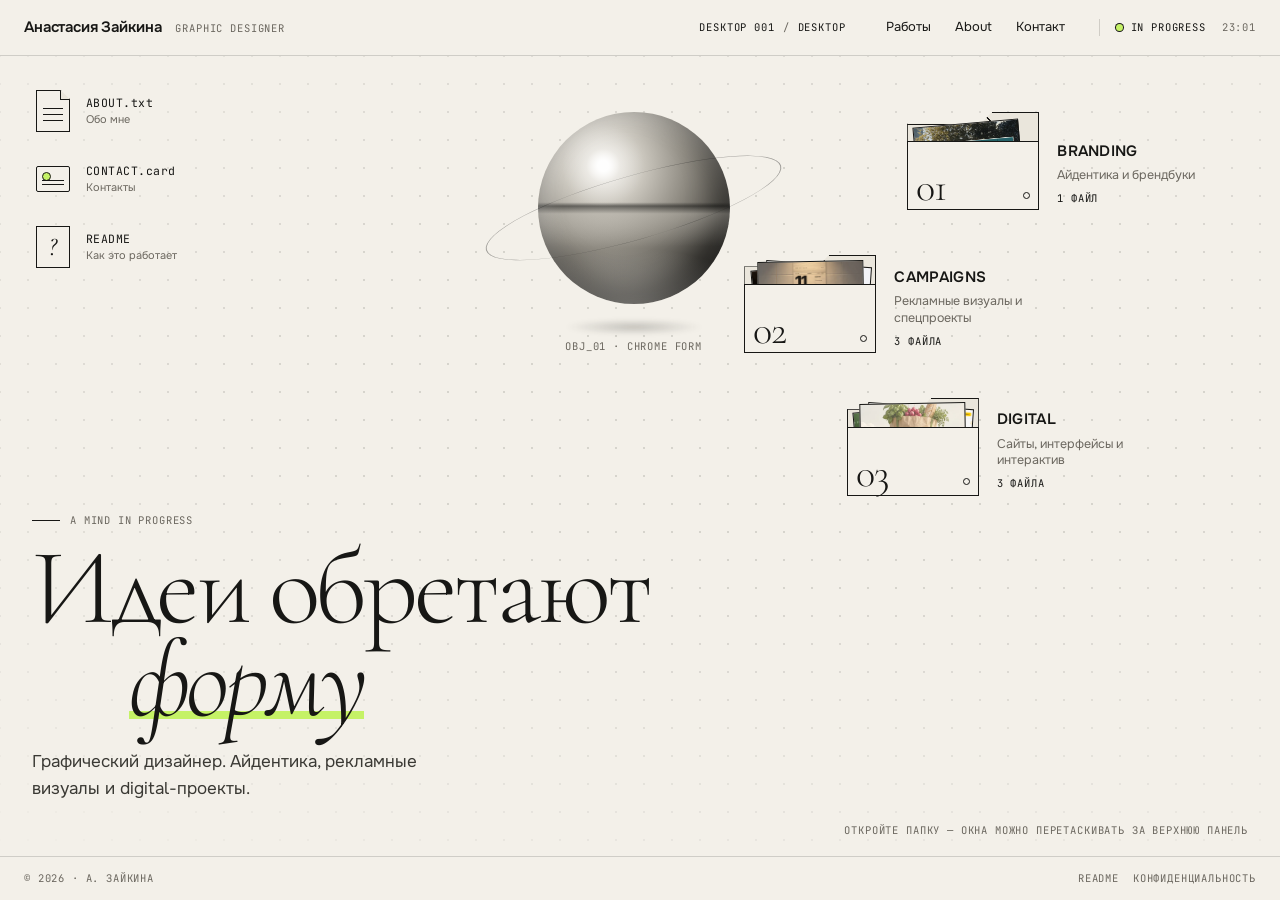
==== index.html @ e2e69354 "Сброс кэша для обновлённых контактов Co-Authored-By: Claude Opus 5.5 <noreply@anthropic.com> Claude-" ====
<!doctype html>
<html lang="ru">
<head>
<meta charset="utf-8">
<meta name="viewport" content="width=device-width, initial-scale=1, viewport-fit=cover">
<title>Анастасия Зайкина</title>
<meta name="claude:viewport-fit-sides" content="cover">
<meta name="description" content="Анастасия Зайкина — графический дизайнер. Айдентика, рекламные визуалы и digital-проекты. Портфолио в формате интерактивного рабочего стола DESKTOP 001.">
<meta name="theme-color" content="#F3F0E9">
<meta property="og:type" content="website">
<meta property="og:locale" content="ru_RU">
<meta property="og:title" content="Анастасия Зайкина — Graphic Designer">
<meta property="og:description" content="Идеи обретают форму. Портфолио графического дизайнера: айдентика, рекламные визуалы, digital.">
<meta property="og:image" content="assets/og.jpg">
<meta name="twitter:card" content="summary_large_image">
<link rel="icon" href="data:image/svg+xml,%3Csvg xmlns='http://www.w3.org/2000/svg' viewBox='0 0 32 32'%3E%3Crect width='32' height='32' rx='3' fill='%23F3F0E9'/%3E%3Cpath d='M6 10h8l2 2h10v12H6z' fill='none' stroke='%23171715' stroke-width='1.6'/%3E%3Ccircle cx='23' cy='8' r='3' fill='%23C5F266' stroke='%23171715' stroke-width='1'/%3E%3C/svg%3E">
<link rel="preconnect" href="https://fonts.googleapis.com">
<link rel="preconnect" href="https://fonts.gstatic.com" crossorigin>
<link rel="stylesheet" href="https://fonts.googleapis.com/css2?family=Cormorant+Garamond:ital,wght@0,300;0,400;0,500;1,300;1,400&family=Onest:wght@400;500;600&family=JetBrains+Mono:wght@400;500&display=swap">
<link rel="stylesheet" href="css/site.css?v=3">

</head>
<body>
<a class="skip" href="#desktop">Перейти к рабочему столу</a>

<header class="topbar" id="topbar">
  <div class="topbar__id">
    <button class="topbar__name" type="button" data-action="home" data-cursor="HOME">Анастасия Зайкина</button>
    <span class="mono topbar__role">Graphic Designer</span>
  </div>
  <div class="topbar__space mono" aria-live="polite">
    <span class="topbar__project">DESKTOP 001</span>
    <span class="topbar__slash">/</span>
    <span id="space-label">desktop</span>
  </div>
  <nav class="topbar__nav" aria-label="Основная навигация">
    <button type="button" class="navlink" data-open="branding">Работы</button>
    <button type="button" class="navlink" data-open="about">About</button>
    <button type="button" class="navlink" data-open="contact">Контакт</button>
  </nav>
  <div class="topbar__status mono" aria-hidden="true">
    <span class="status-dot"></span><span class="status-text">IN PROGRESS</span>
    <span class="clock" id="clock">--:--</span>
  </div>
</header>

<main class="desk" id="desk">
  <section class="desktop" id="desktop" aria-label="Рабочий стол">
    <div class="desktop__grid" aria-hidden="true"></div>

    <div class="hero">
      <p class="mono eyebrow intro-item" style="--i:0">A MIND IN PROGRESS</p>
      <h1 class="hero__title intro-item" style="--i:1">
        <span class="hero__line">Идеи обретают</span>
        <em class="hero__line hero__accent">форму</em>
      </h1>
      <p class="hero__lead intro-item" style="--i:2" id="hero-lead"></p>
    </div>

    <div class="orb-wrap intro-item" style="--i:2" aria-hidden="true">
      <div class="orb" id="orb"><div class="orb__ring"></div></div>
      <span class="mono orb__caption">OBJ_01 · CHROME FORM</span>
    </div>

    <div class="folders" id="folders" aria-label="Папки с работами"></div>
    <div class="docs" id="docs" aria-label="Документы"></div>

    <p class="mono hint intro-item" style="--i:7" id="hint">Откройте папку — окна можно перетаскивать за верхнюю панель</p>
  </section>

  <div class="windows" id="windows"></div>
</main>

<footer class="dock" id="dock">
  <span class="mono dock__copy">© 2026 · А. Зайкина</span>
  <div class="dock__tasks" id="tasks" aria-label="Открытые окна"></div>
  <div class="dock__links">
    <button type="button" class="mono dock__link" data-open="readme">README</button>
    <button type="button" class="mono dock__link" data-open="privacy">Конфиденциальность</button>
  </div>
</footer>

<nav class="mobile-bar" aria-label="Быстрая навигация">
  <button type="button" data-action="works"><span class="mono">01–03</span>Работы</button>
  <button type="button" data-open="about"><span class="mono">TXT</span>About</button>
  <button type="button" data-open="contact"><span class="mono">CARD</span>Контакт</button>
</nav>

<div class="toast mono" id="toast" role="status" aria-live="polite"></div>
<div class="cursor" id="cursor" aria-hidden="true"><span class="cursor__label mono"></span></div>

<div class="lightbox" id="lightbox" role="dialog" aria-modal="true" aria-label="Просмотр изображения" hidden>
  <div class="lightbox__bar mono">
    <span id="lb-count"></span>
    <span class="lightbox__title" id="lb-title"></span>
    <button type="button" class="lb-btn" id="lb-close" aria-label="Закрыть просмотр">Закрыть ✕</button>
  </div>
  <figure class="lightbox__stage">
    <img id="lb-img" alt="">
  </figure>
  <button type="button" class="lb-nav lb-nav--prev" id="lb-prev" aria-label="Предыдущее изображение">←</button>
  <button type="button" class="lb-nav lb-nav--next" id="lb-next" aria-label="Следующее изображение">→</button>
</div>

<noscript><p class="noscript">Для работы рабочего стола нужен JavaScript.</p></noscript>

<script src="js/data.js?v=3"></script>
<script src="js/app.js?v=3"></script>
</body>
</html>
---- css/site.css ----
/* ==========================================================================
   DESKTOP 001 · A MIND IN PROGRESS
   Layout: тёплая «бумажная» поверхность рабочего стола между тонкой
   системной строкой и доком; окна — листы с волосяными рамками.
   Single light theme by design (ТЗ: основной режим — светлый).
   ========================================================================== */
:root {
  color-scheme: light;
  --paper: #F3F0E9;
  --paper-2: #EAE6DC;
  --paper-3: #E2DDD1;
  --ink: #171715;
  --ink-2: #3A3934;
  --stone: #B7B3AA;
  --muted: #6B675F;          /* Stone, затемнённый до читаемого контраста */
  --signal: #C5F266;
  --line: rgba(23, 23, 21, .16);
  --line-strong: rgba(23, 23, 21, .7);
  --veil: rgba(243, 240, 233, .72);

  --f-display: "Cormorant Garamond", "Cormorant", Georgia, "Times New Roman", serif;
  --f-ui: "Onest", "Helvetica Neue", Arial, system-ui, sans-serif;
  --f-mono: "JetBrains Mono", ui-monospace, "SFMono-Regular", Menlo, Consolas, monospace;

  --t-micro: 10.5px;
  --t-small: 12px;
  --t-body: 15px;
  --t-lead: 17px;

  --bar-h: 56px;
  --dock-h: 44px;
  --r: 3px;
  --ease: cubic-bezier(.2, .8, .2, 1);
  --ease-in: cubic-bezier(.6, 0, .8, .2);
  --gut: max(16px, env(safe-area-inset-left, 0px));
  --gut-r: max(16px, env(safe-area-inset-right, 0px));
}

*, *::before, *::after { box-sizing: border-box; }
html, body { height: 100%; }
body {
  margin: 0;
  background: var(--paper);
  color: var(--ink);
  font: 400 var(--t-body)/1.55 var(--f-ui);
  -webkit-font-smoothing: antialiased;
  overflow: hidden;
  font-feature-settings: "ss01", "cv11";
}
[hidden] { display: none !important; }
img { max-width: 100%; display: block; }
button { font: inherit; color: inherit; background: none; border: 0; padding: 0; cursor: pointer; }
a { color: inherit; }
.mono { font-family: var(--f-mono); font-size: var(--t-micro); letter-spacing: .08em; text-transform: uppercase; }
::selection { background: var(--signal); color: var(--ink); }

:focus-visible { outline: 2px solid var(--ink); outline-offset: 3px; border-radius: 2px; box-shadow: 0 0 0 5px var(--signal); }

.skip {
  position: fixed; left: 12px; top: -60px; z-index: 1000; padding: 10px 14px;
  background: var(--ink); color: var(--paper); text-decoration: none; font-size: 13px;
}
.skip:focus { top: 12px; }
.noscript { position: fixed; inset: auto 16px 60px; padding: 12px; background: var(--ink); color: var(--paper); }

/* ---------- Topbar ---------- */
.topbar {
  position: fixed; inset: 0 0 auto; z-index: 50;
  height: calc(var(--bar-h) + env(safe-area-inset-top, 0px));
  padding: env(safe-area-inset-top, 0px) max(24px, env(safe-area-inset-right, 0px)) 0 max(24px, env(safe-area-inset-left, 0px));
  display: grid; grid-template-columns: 1fr auto 1fr; align-items: center; gap: 24px;
  border-bottom: 1px solid var(--line);
  background: var(--paper);
}
.topbar__id { display: flex; align-items: baseline; gap: 14px; min-width: 0; }
.topbar__name { font-weight: 600; font-size: 15px; letter-spacing: -.01em; white-space: nowrap; }
.topbar__role { color: var(--muted); white-space: nowrap; }
.topbar__space { display: flex; gap: 8px; color: var(--muted); }
.topbar__project { color: var(--ink); }
#space-label { color: var(--ink); min-width: 9ch; }
.topbar__nav { justify-self: end; display: flex; gap: 4px; }
.navlink {
  padding: 6px 10px; font-size: 13px; border-radius: var(--r);
  transition: background .2s var(--ease);
}
.navlink:hover { background: var(--paper-2); }
.topbar__status { display: none; }
.status-dot {
  width: 7px; height: 7px; border-radius: 50%; background: var(--signal);
  box-shadow: 0 0 0 1px var(--ink); display: inline-block;
}
@media (min-width: 1100px) {
  .topbar { grid-template-columns: 1fr auto auto auto; }
  .topbar__space { justify-self: center; grid-column: 2; }
  .topbar__nav { grid-column: 3; }
  .topbar__status { display: flex; align-items: center; gap: 8px; grid-column: 4; padding-left: 16px; border-left: 1px solid var(--line); }
  .clock { margin-left: 8px; color: var(--muted); font-variant-numeric: tabular-nums; }
}

/* ---------- Desk ---------- */
.desk {
  position: fixed; left: 0; right: 0;
  top: calc(var(--bar-h) + env(safe-area-inset-top, 0px));
  bottom: calc(var(--dock-h) + env(safe-area-inset-bottom, 0px));
  overflow: hidden;
}
.desktop {
  position: absolute; inset: 0;
  padding: 28px max(32px, env(safe-area-inset-right, 0px)) 28px max(32px, env(safe-area-inset-left, 0px));
  transition: opacity .5s var(--ease), filter .5s var(--ease);
  overflow: auto;
}
.desk.is-dim .desktop { opacity: .45; }
.desktop__grid {
  position: absolute; inset: 0; pointer-events: none;
  background-image: radial-gradient(circle, rgba(23,23,21,.13) 1px, transparent 1.2px);
  background-size: 28px 28px; background-position: 14px 14px;
  -webkit-mask-image: radial-gradient(120% 90% at 60% 40%, #000 30%, transparent 85%);
          mask-image: radial-gradient(120% 90% at 60% 40%, #000 30%, transparent 85%);
}

/* Hero */
.hero {
  position: absolute; left: max(32px, env(safe-area-inset-left, 0px)); bottom: 54px;
  width: min(62vw, 980px); z-index: 2;
}
.eyebrow { color: var(--muted); margin: 0 0 14px; display: flex; align-items: center; gap: 10px; }
.eyebrow::before { content: ""; width: 28px; height: 1px; background: var(--ink); }
.hero__title {
  margin: 0; font-family: var(--f-display); font-weight: 300;
  font-size: clamp(56px, 8.4vw, 148px); line-height: .86; letter-spacing: -.035em;
  text-wrap: balance;
}
.hero__line { display: block; }
.hero__accent.hero__line { display: inline-block; }
.hero__accent { font-style: italic; font-weight: 300; padding-left: .9em; position: relative; }
.hero__accent::after {
  content: ""; position: absolute; left: .9em; right: 0; bottom: .08em; height: .07em;
  background: var(--signal); z-index: -1; transform-origin: left;
}
.hero__lead { margin: 22px 0 0; max-width: 40ch; font-size: var(--t-lead); color: var(--ink-2); }

/* Orb */
.orb-wrap { position: absolute; left: 42%; top: 7%; width: clamp(150px, 15vw, 230px); aspect-ratio: 1; pointer-events: none; z-index: 1; }
.orb {
  --hx: 34%; --hy: 28%;
  position: absolute; inset: 0; border-radius: 50%;
  background:
    radial-gradient(circle at var(--hx) var(--hy), rgba(255,255,255,.95) 0 3%, rgba(255,255,255,.35) 9%, transparent 22%),
    radial-gradient(120% 60% at 50% 104%, rgba(243,240,233,.55), transparent 55%),
    linear-gradient(180deg, transparent 47%, rgba(23,23,21,.55) 49%, rgba(183,179,170,.5) 53%, transparent 70%),
    radial-gradient(circle at var(--hx) var(--hy), #f2efe8 0%, #c9c5bc 22%, #8d8980 45%, #45433e 70%, #1c1b19 92%);
  box-shadow: inset -10px -14px 30px rgba(0,0,0,.35), inset 8px 10px 22px rgba(255,255,255,.25);
  will-change: transform;
}
.orb::after { /* contact shadow */
  content: ""; position: absolute; left: 14%; right: 14%; bottom: -16%; height: 8%;
  background: radial-gradient(closest-side, rgba(23,23,21,.22), transparent); filter: blur(2px);
}
.orb__ring {
  position: absolute; inset: -14% -30%; border: 1px solid var(--line-strong); border-radius: 50%;
  transform: rotate(-16deg) scaleY(.26); opacity: .55;
}
.orb__caption { position: absolute; left: 50%; top: 100%; margin-top: 34px; transform: translateX(-50%); white-space: nowrap; color: var(--muted); }

/* Folders */
.folders {
  position: absolute; right: max(40px, 6vw, env(safe-area-inset-right, 0px)); top: 6%;
  display: grid; gap: clamp(16px, 3.2vh, 34px); justify-items: end; z-index: 3;
}
.folders > :nth-child(2) { margin-right: clamp(80px, 11vw, 170px); }
.folders > :nth-child(3) { margin-right: clamp(20px, 3vw, 50px); }

.folder {
  display: grid; grid-template-columns: auto auto; align-items: end; gap: 18px;
  text-align: left; padding: 8px; border-radius: var(--r);
}
.folder__icon { position: relative; width: 132px; height: 98px; perspective: 600px; }
.folder__back, .folder__front {
  position: absolute; left: 0; right: 0; bottom: 0; border: 1px solid var(--ink);
}
.folder__back {
  top: 0; background: var(--paper-2);
  clip-path: polygon(0 12%, 56% 12%, 64% 0, 100% 0, 100% 100%, 0 100%);
  border: 0;
}
.folder__back::before { /* hairline outline that follows the clip */
  content: ""; position: absolute; inset: 0;
  background:
    linear-gradient(var(--ink), var(--ink)) 0 12% / 56% 1px no-repeat,
    linear-gradient(var(--ink), var(--ink)) 100% 0 / 36% 1px no-repeat,
    linear-gradient(var(--ink), var(--ink)) 0 0 / 1px 100% no-repeat,
    linear-gradient(var(--ink), var(--ink)) 100% 0 / 1px 100% no-repeat;
}
.folder__back::after { content: ""; position: absolute; left: 56%; top: 0; width: 9.5%; height: 12.5%; background: linear-gradient(to top right, transparent calc(50% - .6px), var(--ink) calc(50% - .6px), var(--ink) calc(50% + .6px), transparent calc(50% + .6px)); }
.folder__sheets { position: absolute; left: 10%; right: 10%; top: 6%; bottom: 10%; }
.folder__sheet {
  position: absolute; inset: 0; background: var(--paper) center/cover no-repeat;
  border: 1px solid var(--ink); transition: transform .45s var(--ease);
}
.folder__sheet:nth-child(1) { transform: translate(-4%, 6%) rotate(-5deg); }
.folder__sheet:nth-child(2) { transform: translate(5%, 3%) rotate(4deg); }
.folder__sheet:nth-child(3) { transform: translate(0, 0) rotate(-1deg); }
.folder__front {
  top: 30%; background: var(--paper);
  transform-origin: 50% 100%; transition: transform .5s var(--ease), background .3s;
  display: flex; align-items: flex-end; justify-content: space-between; padding: 6px 8px;
}
.folder__num { font-family: var(--f-display); font-size: 40px; line-height: .8; font-weight: 300; letter-spacing: -.03em; }
.folder__led { width: 7px; height: 7px; border-radius: 50%; border: 1px solid var(--ink); margin-bottom: 4px; transition: background .3s; }
.folder__meta { display: grid; gap: 4px; padding-bottom: 4px; }
.folder__title { font-weight: 600; letter-spacing: .02em; font-size: 15px; }
.folder__ru { font-size: 12.5px; color: var(--muted); max-width: 20ch; line-height: 1.35; }
.folder__count { color: var(--ink); margin-top: 2px; }
.folder:hover .folder__front, .folder:focus-visible .folder__front { transform: rotateX(-26deg); }
.folder:hover .folder__sheet:nth-child(1) { transform: translate(-12%, -12%) rotate(-9deg); }
.folder:hover .folder__sheet:nth-child(2) { transform: translate(12%, -16%) rotate(7deg); }
.folder:hover .folder__sheet:nth-child(3) { transform: translate(0, -22%) rotate(-1deg); }
.folder.is-open .folder__front { transform: rotateX(-48deg); background: var(--paper-2); }
.folder.is-open .folder__led, .folder:hover .folder__led { background: var(--signal); }
.folder.is-empty .folder__sheets { display: none; }

/* Docs */
.docs { position: absolute; left: max(32px, env(safe-area-inset-left, 0px)); top: 28px; display: grid; gap: 14px; z-index: 3; }
.doc { display: grid; grid-template-columns: 38px auto; align-items: center; gap: 12px; padding: 6px 8px 6px 4px; border-radius: var(--r); text-align: left; }
.doc:hover { background: var(--paper-2); }
.doc__icon { width: 34px; height: 42px; position: relative; }
.doc__name { font-family: var(--f-mono); font-size: 11.5px; letter-spacing: .04em; }
.doc__sub { display: block; color: var(--muted); font-size: 11px; font-family: var(--f-ui); letter-spacing: 0; }
.ico-page { position: absolute; inset: 0; border: 1px solid var(--ink); background: var(--paper);
  clip-path: polygon(0 0, 72% 0, 100% 22%, 100% 100%, 0 100%); }
.ico-page::before { content: ""; position: absolute; right: 0; top: 0; width: 28%; height: 22%; border-left: 1px solid var(--ink); border-bottom: 1px solid var(--ink); background: var(--paper-2); }
.ico-page::after { content: ""; position: absolute; left: 18%; right: 18%; top: 42%; height: 38%;
  background: repeating-linear-gradient(var(--ink) 0 1px, transparent 1px 6px); }
.ico-card { position: absolute; left: 0; right: 0; top: 8px; bottom: 8px; border: 1px solid var(--ink); background: var(--paper); border-radius: 2px; }
.ico-card::before { content: ""; position: absolute; left: 5px; top: 5px; width: 9px; height: 9px; border-radius: 50%; background: var(--signal); border: 1px solid var(--ink); }
.ico-card::after { content: ""; position: absolute; left: 5px; right: 5px; bottom: 5px; height: 6px; background: repeating-linear-gradient(var(--ink) 0 1px, transparent 1px 4px); }
.ico-readme { position: absolute; inset: 0; border: 1px solid var(--ink); background: var(--paper); display: grid; place-items: center; font-family: var(--f-display); font-size: 26px; font-style: italic; line-height: 1; }
.ico-archive { position: absolute; left: 0; right: 0; top: 10px; bottom: 4px; border: 1px solid var(--ink); background: var(--paper-2); }
.ico-archive::before { content: ""; position: absolute; left: -1px; right: -1px; top: -8px; height: 8px; border: 1px solid var(--ink); background: var(--paper); }

.hint { position: absolute; right: max(32px, env(safe-area-inset-right, 0px)); bottom: 18px; color: var(--muted); margin: 0; }

/* ---------- Windows ---------- */
.windows { position: absolute; inset: 0; pointer-events: none; }
.win {
  position: absolute; pointer-events: auto; display: flex; flex-direction: column;
  background: var(--paper); border: 1px solid var(--line-strong);
  box-shadow: 0 1px 0 rgba(23,23,21,.04), 0 18px 40px -24px rgba(23,23,21,.35);
  border-radius: var(--r); min-width: 280px; min-height: 160px;
  transform-origin: 0 0;
}
.win.is-active { border-color: var(--ink); box-shadow: 0 1px 0 rgba(23,23,21,.04), 0 28px 60px -26px rgba(23,23,21,.45); }
.win.is-max { border-radius: 0; }
.win__bar {
  flex: none; height: 38px; display: grid; grid-template-columns: auto 1fr auto; align-items: center; gap: 12px;
  padding: 0 6px 0 12px; border-bottom: 1px solid var(--line); background: var(--paper-2);
  cursor: grab; user-select: none; touch-action: none;
}
.win.is-dragging .win__bar { cursor: grabbing; }
.win__led { width: 8px; height: 8px; border-radius: 50%; border: 1px solid var(--ink); }
.win.is-active .win__led { background: var(--signal); }
.win__file { display: flex; gap: 12px; align-items: baseline; min-width: 0; overflow: hidden; white-space: nowrap; }
.win__file b { font-weight: 500; color: var(--ink); text-overflow: ellipsis; overflow: hidden; }
.win__file span { color: var(--muted); }
.win__ctrl { display: flex; gap: 2px; }
.win__btn {
  width: 30px; height: 28px; display: grid; place-items: center; border-radius: 2px;
  font-family: var(--f-mono); font-size: 13px; line-height: 1; color: var(--ink);
}
.win__btn:hover { background: var(--paper-3); }
.win__btn--close:hover { background: var(--ink); color: var(--paper); }
.win__btn--text { width: auto; padding: 0 9px; font-size: 10.5px; letter-spacing: .08em; text-transform: uppercase; }
.win__btn--back { display: none; }
.win__body { flex: 1; overflow: auto; overscroll-behavior: contain; min-height: 0; scroll-behavior: smooth; }
.win__body:focus, .win__body:focus-visible, [tabindex="-1"]:focus-visible { outline: none; box-shadow: none; }
.win__body::-webkit-scrollbar { width: 10px; }
.win__body::-webkit-scrollbar-thumb { background: var(--stone); border: 3px solid var(--paper); border-radius: 10px; }

/* ---------- Explorer ---------- */
.explorer { padding: 28px 28px 36px; }
.explorer__head { display: grid; grid-template-columns: 1fr auto; align-items: end; gap: 16px; padding-bottom: 20px; border-bottom: 1px solid var(--line); margin-bottom: 26px; }
.explorer__title { margin: 0; font-family: var(--f-display); font-weight: 300; font-size: clamp(40px, 5vw, 72px); line-height: .9; letter-spacing: -.03em; }
.explorer__title small { display: block; font-family: var(--f-ui); font-size: 14px; letter-spacing: 0; color: var(--muted); margin-top: 12px; font-weight: 400; }
.explorer__found { display: flex; gap: 8px; align-items: center; }
.explorer__grid { display: grid; grid-template-columns: repeat(12, minmax(0, 1fr)); gap: 32px 24px; }
.explorer__grid > .card { grid-column: span 12; }
.explorer__grid.n-2 > .card:nth-child(1) { grid-column: 1 / span 7; }
.explorer__grid.n-2 > .card:nth-child(2) { grid-column: 8 / span 5; margin-top: 64px; }
.explorer__grid.n-3 > .card:nth-child(1) { grid-column: 1 / span 7; grid-row: span 2; }
.explorer__grid.n-3 > .card:nth-child(2) { grid-column: 8 / span 5; }
.explorer__grid.n-3 > .card:nth-child(3) { grid-column: 8 / span 5; }
.explorer__grid.n-many > .card:nth-child(3n+1) { grid-column: span 7; }
.explorer__grid.n-many > .card:nth-child(3n+2) { grid-column: span 5; margin-top: 48px; }
.explorer__grid.n-many > .card:nth-child(3n) { grid-column: 3 / span 8; }
.explorer.is-narrow .explorer__grid > .card { grid-column: span 12 !important; grid-row: auto !important; margin-top: 0 !important; }

.empty { padding: 48px 0; display: grid; gap: 10px; max-width: 46ch; }
.empty__title { font-family: var(--f-display); font-size: 34px; font-weight: 300; margin: 0; line-height: 1; }
.empty p { margin: 0; color: var(--muted); }

.card { display: grid; gap: 12px; text-align: left; width: 100%; }
.card__media {
  position: relative; overflow: hidden; background: var(--paper-2); border-radius: 2px;
  aspect-ratio: var(--ar, 4 / 3); max-width: 100%;
}
.card__media img { width: 100%; height: 100%; object-fit: cover; transition: transform .7s var(--ease), opacity .4s; }
.card__media img.is-loading { opacity: 0; }
.card:hover .card__media img, .card:focus-visible .card__media img { transform: scale(1.035); }
.card__tag { position: absolute; left: 10px; top: 10px; display: flex; gap: 6px; }
.chip { padding: 4px 7px; background: var(--paper); border: 1px solid var(--ink); border-radius: 2px; line-height: 1; }
.chip--signal { background: var(--signal); }
.card__open {
  position: absolute; right: 10px; bottom: 10px; padding: 7px 10px; background: var(--ink); color: var(--paper);
  border-radius: 2px; opacity: 0; transform: translateY(6px); transition: opacity .3s var(--ease), transform .3s var(--ease);
}
.card:hover .card__open, .card:focus-visible .card__open { opacity: 1; transform: none; }
.card__cap { display: grid; grid-template-columns: auto 1fr auto; gap: 14px; align-items: baseline; }
.card__idx { color: var(--muted); }
.card__title { font-size: 17px; font-weight: 500; letter-spacing: -.01em; line-height: 1.25; }
.card__kind { display: block; color: var(--muted); font-size: 13px; font-weight: 400; margin-top: 2px; }
.card__meta { color: var(--muted); white-space: nowrap; text-align: right; }

/* ---------- Case ---------- */
.case { --case-w: 1180px; padding: 0 0 64px; }
.case__cover { position: relative; overflow: hidden; background: var(--paper-2); height: min(64vh, 720px); }
.case__cover img { width: 100%; height: 100%; object-fit: cover; }
.case__cover.is-contain img { object-fit: contain; background: var(--paper-2); }
.case__inner { width: min(100%, var(--case-w)); margin: 0 auto; padding: 0 32px; }
.case__head { display: grid; grid-template-columns: minmax(0, 7fr) minmax(0, 4fr); gap: 32px 56px; padding: 40px 0 36px; border-bottom: 1px solid var(--line); }
.case__crumbs { display: flex; gap: 10px; color: var(--muted); margin-bottom: 18px; flex-wrap: wrap; }
.case__title { margin: 0; font-family: var(--f-display); font-weight: 300; font-size: clamp(42px, 5.6vw, 92px); line-height: .9; letter-spacing: -.03em; text-wrap: balance; }
.case__desc { margin: 22px 0 0; font-size: var(--t-lead); max-width: 52ch; color: var(--ink-2); }
.meta { margin: 0; display: grid; align-content: start; }
.meta > div { display: grid; grid-template-columns: 11ch 1fr; gap: 12px; padding: 10px 0; border-top: 1px solid var(--line); }
.meta > div:last-child { border-bottom: 1px solid var(--line); }
.meta dt { color: var(--muted); }
.meta dd { margin: 0; font-size: 14px; }
.case__sections { display: grid; grid-template-columns: repeat(auto-fit, minmax(240px, 1fr)); gap: 28px 40px; padding: 36px 0; }
.case__section h3 { margin: 0 0 10px; display: flex; gap: 10px; align-items: center; }
.case__section h3::before { content: ""; width: 7px; height: 7px; border: 1px solid var(--ink); border-radius: 50%; }
.case__section p { margin: 0; max-width: 46ch; }
.swatches { display: grid; grid-template-columns: repeat(auto-fit, minmax(170px, 1fr)); gap: 12px; padding-bottom: 36px; }
.swatch { display: grid; grid-template-rows: 88px auto; border: 1px solid var(--line); border-radius: 2px; overflow: hidden; }
.swatch__chip { background: var(--c); border-bottom: 1px solid var(--line); }
.swatch__txt { padding: 10px 12px; display: grid; gap: 4px; font-size: 13px; }
.swatch__txt .mono { color: var(--ink); }

.live { margin: 8px 0 40px; border: 1px solid var(--ink); border-radius: var(--r); overflow: hidden; }
.live__bar { display: flex; align-items: center; gap: 12px; height: 38px; padding: 0 12px; background: var(--paper-2); border-bottom: 1px solid var(--ink); }
.live__bar .grow { flex: 1; color: var(--muted); }
.live__bar a { text-decoration: none; border-bottom: 1px solid currentColor; }
.live__stage { position: relative; aspect-ratio: var(--ratio, 16 / 10); max-height: 78vh; width: 100%; background: var(--paper-2); }
.live__stage iframe { position: absolute; inset: 0; width: 100%; height: 100%; border: 0; background: #fff; }
.live__poster { position: absolute; inset: 0; display: grid; place-items: center; overflow: hidden; }
.live__poster img { position: absolute; inset: 0; width: 100%; height: 100%; object-fit: cover; filter: saturate(.9); opacity: .55; }
.live__run { position: relative; padding: 14px 20px; background: var(--ink); color: var(--paper); border-radius: 2px; display: flex; gap: 10px; align-items: center; }
.live__run::before { content: ""; width: 8px; height: 8px; border-radius: 50%; background: var(--signal); }

.gallery { display: grid; gap: 16px; }
.gallery__row { display: grid; gap: 16px; grid-template-columns: repeat(var(--cols, 1), minmax(0, 1fr)); align-items: start; }
.shot { margin: 0; display: grid; gap: 8px; }
.shot__btn { display: block; width: 100%; background: var(--paper-2); overflow: hidden; border-radius: 2px; aspect-ratio: var(--ar); max-width: 100%; cursor: zoom-in; }
.shot__btn img { width: 100%; height: 100%; object-fit: cover; }
.shot figcaption { display: flex; gap: 10px; color: var(--muted); font-size: 12.5px; }
.shot figcaption .mono { color: var(--ink); }
.reveal { opacity: 1; transform: none; }
.js-reveal .reveal { opacity: 0; transform: translateY(26px); transition: opacity .8s var(--ease), transform .8s var(--ease); }
.js-reveal .reveal.is-in { opacity: 1; transform: none; }

.case__note { margin: 36px 0 0; padding: 14px 16px; border: 1px dashed var(--stone); color: var(--muted); font-size: 13px; max-width: 72ch; display: flex; gap: 12px; }
.case__ext { display: inline-flex; gap: 8px; align-items: center; margin-top: 24px; padding: 10px 14px; background: var(--ink); color: var(--paper); text-decoration: none; border-radius: 2px; }
.case__pager { margin-top: 56px; display: grid; grid-template-columns: 1fr auto 1fr; gap: 16px; align-items: stretch; border-top: 1px solid var(--ink); padding-top: 18px; }
.pager-btn { display: grid; gap: 6px; text-align: left; padding: 6px 0; }
.pager-btn--next { text-align: right; }
.pager-btn span:last-child { font-family: var(--f-display); font-size: clamp(22px, 2.4vw, 34px); line-height: 1; font-weight: 300; }
.pager-btn:hover span:last-child { font-style: italic; }
.pager-back { align-self: center; padding: 10px 14px; border: 1px solid var(--ink); border-radius: 2px; }
.pager-back:hover { background: var(--ink); color: var(--paper); }

/* Focus mode */
body.is-focus .topbar, body.is-focus .dock, body.is-focus .desktop { opacity: 0; pointer-events: none; }
body.is-focus .desk { top: 0; bottom: 0; }
body.is-focus .win.is-case { border: 0; }
body.is-focus .case { --case-w: 1560px; }
body.is-focus .case__cover { height: 86vh; }
body.is-focus .case__head, body.is-focus .case__sections { display: none; }
body.is-focus .gallery { padding-top: 32px; }
.topbar, .dock { transition: opacity .35s var(--ease); }

/* ---------- Doc windows ---------- */
.doc-body { padding: 30px 32px 34px; display: grid; gap: 18px; }
.doc-body h2 { margin: 0; font-family: var(--f-display); font-weight: 300; font-size: 44px; line-height: .95; letter-spacing: -.025em; text-wrap: balance; }
.doc-body h2 em { font-style: italic; }
.doc-body p { margin: 0; max-width: 58ch; }
.doc-body .label { color: var(--muted); margin-bottom: -8px; }
.doc-list { list-style: none; margin: 0; padding: 0; border-top: 1px solid var(--line); }
.doc-list li { display: flex; justify-content: space-between; gap: 12px; padding: 9px 0; border-bottom: 1px solid var(--line); }
.doc-list li .mono { color: var(--muted); }
.doc-list button { text-align: left; }
.doc-list button:hover { text-decoration: underline; text-underline-offset: 3px; }
.kbd { font-family: var(--f-mono); font-size: 11px; padding: 2px 6px; border: 1px solid var(--line-strong); border-radius: 2px; background: var(--paper-2); white-space: nowrap; }
.contact-row { display: grid; grid-template-columns: 9ch 1fr auto; gap: 12px; align-items: center; padding: 12px 0; border-bottom: 1px solid var(--line); }
.contact-row:first-of-type { border-top: 1px solid var(--line); }
.contact-row .mono { color: var(--muted); }
.contact-row__val { font-size: 16px; min-width: 0; overflow-wrap: anywhere; user-select: all; }
.contact-row__val a { text-decoration: none; border-bottom: 1px solid var(--stone); }
.contact-actions { display: flex; gap: 6px; }
.btn { padding: 8px 12px; border: 1px solid var(--ink); border-radius: 2px; font-size: 13px; text-decoration: none; display: inline-flex; gap: 6px; align-items: center; white-space: nowrap; }
.btn:hover { background: var(--ink); color: var(--paper); }
.btn--signal { background: var(--signal); }
.btn--signal:hover { background: var(--ink); }
.pending { padding: 14px 16px; border: 1px dashed var(--stone); color: var(--muted); }

/* ---------- Dock ---------- */
.dock {
  position: fixed; inset: auto 0 0; z-index: 50;
  height: calc(var(--dock-h) + env(safe-area-inset-bottom, 0px));
  padding: 0 max(24px, env(safe-area-inset-right, 0px)) env(safe-area-inset-bottom, 0px) max(24px, env(safe-area-inset-left, 0px));
  display: grid; grid-template-columns: auto 1fr auto; align-items: center; gap: 20px;
  border-top: 1px solid var(--line); background: var(--paper);
}
.dock__copy { color: var(--muted); }
.dock__tasks { display: flex; gap: 6px; min-width: 0; overflow-x: auto; scrollbar-width: none; }
.task {
  display: inline-flex; gap: 8px; align-items: center; padding: 5px 10px; border: 1px solid var(--line); border-radius: 2px;
  font-family: var(--f-mono); font-size: 10.5px; letter-spacing: .06em; text-transform: uppercase; white-space: nowrap; max-width: 220px;
}
.task span:last-child { overflow: hidden; text-overflow: ellipsis; }
.task::before { content: ""; width: 6px; height: 6px; border-radius: 50%; border: 1px solid var(--ink); flex: none; }
.task.is-active { border-color: var(--ink); }
.task.is-active::before { background: var(--signal); }
.task.is-min { color: var(--muted); border-style: dashed; }
.task:hover { background: var(--paper-2); }
.dock__links { display: flex; gap: 14px; }
.dock__link { color: var(--muted); }
.dock__link:hover { color: var(--ink); }

/* ---------- Toast ---------- */
.toast {
  position: fixed; z-index: 80; left: max(24px, env(safe-area-inset-left, 0px));
  bottom: calc(var(--dock-h) + 14px + env(safe-area-inset-bottom, 0px));
  padding: 8px 12px; background: var(--ink); color: var(--paper); border-radius: 2px;
  display: flex; gap: 10px; align-items: center;
  opacity: 0; transform: translateY(8px); transition: opacity .3s var(--ease), transform .3s var(--ease); pointer-events: none;
}
.toast::before { content: ""; width: 7px; height: 7px; border-radius: 50%; background: var(--signal); }
.toast.is-on { opacity: 1; transform: none; }

/* ---------- Cursor ---------- */
.cursor { position: fixed; left: 0; top: 0; z-index: 200; pointer-events: none; width: 0; height: 0; display: none; transform: translate3d(-100px, -100px, 0); }
.cursor::before {
  content: ""; position: absolute; width: 22px; height: 22px; left: -11px; top: -11px; border-radius: 50%;
  border: 1px solid var(--ink); transition: width .25s var(--ease), height .25s var(--ease), left .25s var(--ease), top .25s var(--ease), background .25s, border-color .25s;
}
.cursor__label { position: absolute; left: 18px; top: 14px; padding: 3px 6px; background: var(--ink); color: var(--paper); opacity: 0; transition: opacity .2s; white-space: nowrap; }
.cursor.is-hover::before { width: 34px; height: 34px; left: -17px; top: -17px; background: rgba(197, 242, 102, .55); border-color: var(--ink); }
.cursor.is-hover .cursor__label:not(:empty) { opacity: 1; }
.cursor.is-hidden { opacity: 0; }
@media (pointer: fine) and (hover: hover) { .cursor { display: block; } }

/* ---------- Lightbox ---------- */
.lightbox { position: fixed; inset: 0; z-index: 120; background: rgba(23,23,21,.94); color: var(--paper); display: grid; grid-template-rows: auto 1fr; }
.lightbox__bar { display: flex; gap: 16px; align-items: center; padding: calc(12px + env(safe-area-inset-top, 0px)) max(16px, env(safe-area-inset-right, 0px)) 12px max(16px, env(safe-area-inset-left, 0px)); }
.lightbox__title { flex: 1; text-transform: none; letter-spacing: 0; font-family: var(--f-ui); font-size: 13px; color: var(--stone); overflow: hidden; text-overflow: ellipsis; white-space: nowrap; }
.lb-btn { padding: 8px 12px; border: 1px solid rgba(243,240,233,.4); border-radius: 2px; color: var(--paper); }
.lb-btn:hover { background: var(--paper); color: var(--ink); }
.lightbox__stage { margin: 0; min-height: 0; display: grid; place-items: center; padding: 8px max(64px, env(safe-area-inset-right, 0px)) calc(24px + env(safe-area-inset-bottom, 0px)); }
.lightbox__stage img { max-width: 100%; max-height: 100%; object-fit: contain; }
.lb-nav { position: absolute; top: 50%; width: 48px; height: 48px; margin-top: -24px; border: 1px solid rgba(243,240,233,.4); border-radius: 50%; color: var(--paper); font-size: 18px; }
.lb-nav:hover { background: var(--signal); color: var(--ink); border-color: var(--signal); }
.lb-nav--prev { left: max(10px, env(safe-area-inset-left, 0px)); }
.lb-nav--next { right: max(10px, env(safe-area-inset-right, 0px)); }
.lightbox :focus-visible { outline-color: var(--signal); box-shadow: none; }

.img-missing { display: grid; place-items: center; width: 100%; height: 100%; min-height: 120px; padding: 16px; text-align: center; color: var(--muted); background: repeating-linear-gradient(45deg, var(--paper-2) 0 8px, var(--paper) 8px 16px); }

/* ---------- Intro ---------- */
body.is-intro .intro-item, body.is-intro .folder, body.is-intro .doc {
  animation: rise .9s var(--ease) both; animation-delay: calc(var(--i, 0) * 90ms + 80ms);
}
body.is-intro .hero__accent::after { animation: wipe .9s var(--ease) both; animation-delay: .55s; }
body.is-return .desktop { animation: fade .35s ease both; }
@keyframes rise { from { opacity: 0; transform: translateY(18px); } }
@keyframes wipe { from { transform: scaleX(0); } }
@keyframes fade { from { opacity: 0; } }
@keyframes float { 50% { transform: translate3d(0, -8px, 0); } }
.orb-wrap .orb { animation: float 9s ease-in-out infinite; }
body.is-paused .orb { animation-play-state: paused; }

.mobile-bar { display: none; }

/* ---------- Tablet ---------- */
@media (max-width: 1100px) and (min-width: 761px) {
  .hero { width: 70vw; }
  .orb-wrap { left: 40%; top: 4%; }
  .orb__caption { display: none; }
  .folder__ru { display: none; }
}

/* ---------- Mobile ---------- */
@media (max-width: 760px) {
  :root { --bar-h: 52px; }
  body { overflow: auto; overflow-x: hidden; }
  body.is-locked { overflow: hidden; }
  .topbar { position: sticky; top: env(safe-area-inset-top, 0px); grid-template-columns: 1fr auto; padding-left: var(--gut); padding-right: var(--gut); height: var(--bar-h); padding-top: 0; }
  body::before { content: ""; position: fixed; inset: 0 0 auto; height: env(safe-area-inset-top, 0px); z-index: 60; background: var(--paper); }
  .topbar__space, .topbar__nav { display: none; }
  .topbar__role { display: none; }
  .topbar__status { display: flex; align-items: center; gap: 8px; }
  .clock { display: none; }
  .desk { position: static; overflow: visible; }
  .desktop { position: relative; inset: auto; overflow: visible; overflow-x: clip; padding: 28px var(--gut-r) 120px var(--gut); display: grid; gap: 44px; }
  .desk.is-dim .desktop { opacity: 1; }
  .hero { position: relative; left: auto; bottom: auto; width: auto; order: 1; padding-top: 24px; }
  .hero__title { font-size: clamp(54px, 17vw, 92px); }
  .hero__accent { padding-left: .5em; }
  .hero__accent::after { left: .5em; }
  .orb-wrap { left: auto; right: var(--gut-r); top: 20px; width: 34vw; max-width: 160px; opacity: .9; z-index: 0; }
  .orb__caption { display: none; }
  .folders { position: relative; right: auto; top: auto; order: 2; justify-items: stretch; gap: 0; border-top: 1px solid var(--ink); }
  .folders > :nth-child(n) { margin-right: 0; }
  .folder { grid-template-columns: 96px 1fr auto; align-items: center; gap: 16px; padding: 18px 0; border-bottom: 1px solid var(--line); border-radius: 0; }
  .folder::after { content: "→"; font-family: var(--f-mono); font-size: 16px; }
  .folder__icon { width: 96px; height: 72px; }
  .folder__num { font-size: 30px; }
  .folder__ru { display: block; }
  .docs { position: relative; left: auto; top: auto; order: 3; grid-template-columns: repeat(auto-fit, minmax(140px, 1fr)); gap: 10px; }
  .doc { border: 1px solid var(--line); padding: 12px; min-height: 64px; }
  .hint { display: none; }
  .dock { display: none; }
  .mobile-bar {
    display: grid; grid-template-columns: repeat(3, 1fr); position: fixed; z-index: 55; inset: auto 0 0;
    padding: 8px var(--gut-r) calc(8px + env(safe-area-inset-bottom, 0px)) var(--gut); gap: 8px;
    background: var(--paper); border-top: 1px solid var(--ink);
  }
  .mobile-bar button { display: grid; gap: 2px; justify-items: center; padding: 8px 4px; min-height: 48px; border-radius: 2px; font-size: 13px; font-weight: 500; }
  .mobile-bar button .mono { color: var(--muted); font-size: 9.5px; }
  .mobile-bar button:active { background: var(--paper-2); }
  .toast { bottom: calc(84px + env(safe-area-inset-bottom, 0px)); left: var(--gut); }

  .windows { position: fixed; inset: 0; z-index: 90; }
  .win { position: fixed; inset: 0 !important; width: auto !important; height: auto !important; border: 0; border-radius: 0; min-width: 0;
    padding-top: env(safe-area-inset-top, 0px); padding-bottom: env(safe-area-inset-bottom, 0px); box-shadow: none; }
  .win__bar { height: 52px; cursor: default; padding-left: var(--gut); padding-right: max(8px, env(safe-area-inset-right, 0px)); grid-template-columns: auto 1fr auto; touch-action: auto; }
  .win__led { display: none; }
  .win__btn--back { display: inline-flex; gap: 6px; align-items: center; width: auto; padding: 0 10px 0 0; font-size: 12px; letter-spacing: .06em; height: 28px; white-space: nowrap; margin-right: 2px; padding-right: 12px; border-right: 1px solid var(--line); border-radius: 0; }
  .win__btn--focus { display: none; }
  .win__btn--min, .win__btn--max { display: none; }
  .win__btn { width: 44px; height: 44px; }
  .win__file span { display: none; }
  .explorer { padding: 22px var(--gut-r) 40px var(--gut); }
  .explorer__head { grid-template-columns: 1fr; }
  .explorer__grid { gap: 36px; }
  .explorer__grid > .card { grid-column: span 12 !important; grid-row: auto !important; margin-top: 0 !important; }
  .card__open { opacity: 1; transform: none; }
  .card__cap { grid-template-columns: auto 1fr; }
  .card__meta { grid-column: 2; text-align: left; }
  .case__inner { padding: 0 var(--gut-r) 0 var(--gut); }
  .case__head { grid-template-columns: 1fr; padding-top: 28px; }
  .case__cover { height: 58vh; }
  .gallery__row { --cols: 1 !important; }
  .gallery__row.is-portraits { --cols: 2 !important; gap: 10px; }
  .case__pager { grid-template-columns: 1fr 1fr; }
  .pager-back { grid-column: 1 / -1; grid-row: 2; justify-self: stretch; text-align: center; }
  .doc-body { padding: 26px var(--gut-r) 40px var(--gut); }
  .doc-body h2 { font-size: 38px; }
  .contact-row { grid-template-columns: 1fr; gap: 6px; }
  .live__stage { aspect-ratio: 9 / 16; max-height: 72vh; }
  .lightbox__stage { padding-left: var(--gut); padding-right: var(--gut-r); }
  .lb-nav { top: auto; bottom: calc(16px + env(safe-area-inset-bottom, 0px)); }
}

/* ---------- Reduced motion ---------- */
@media (prefers-reduced-motion: reduce) {
  *, *::before, *::after { animation-duration: .001ms !important; animation-iteration-count: 1 !important; transition-duration: .001ms !important; scroll-behavior: auto !important; }
  .js-reveal .reveal { opacity: 1; transform: none; }
}
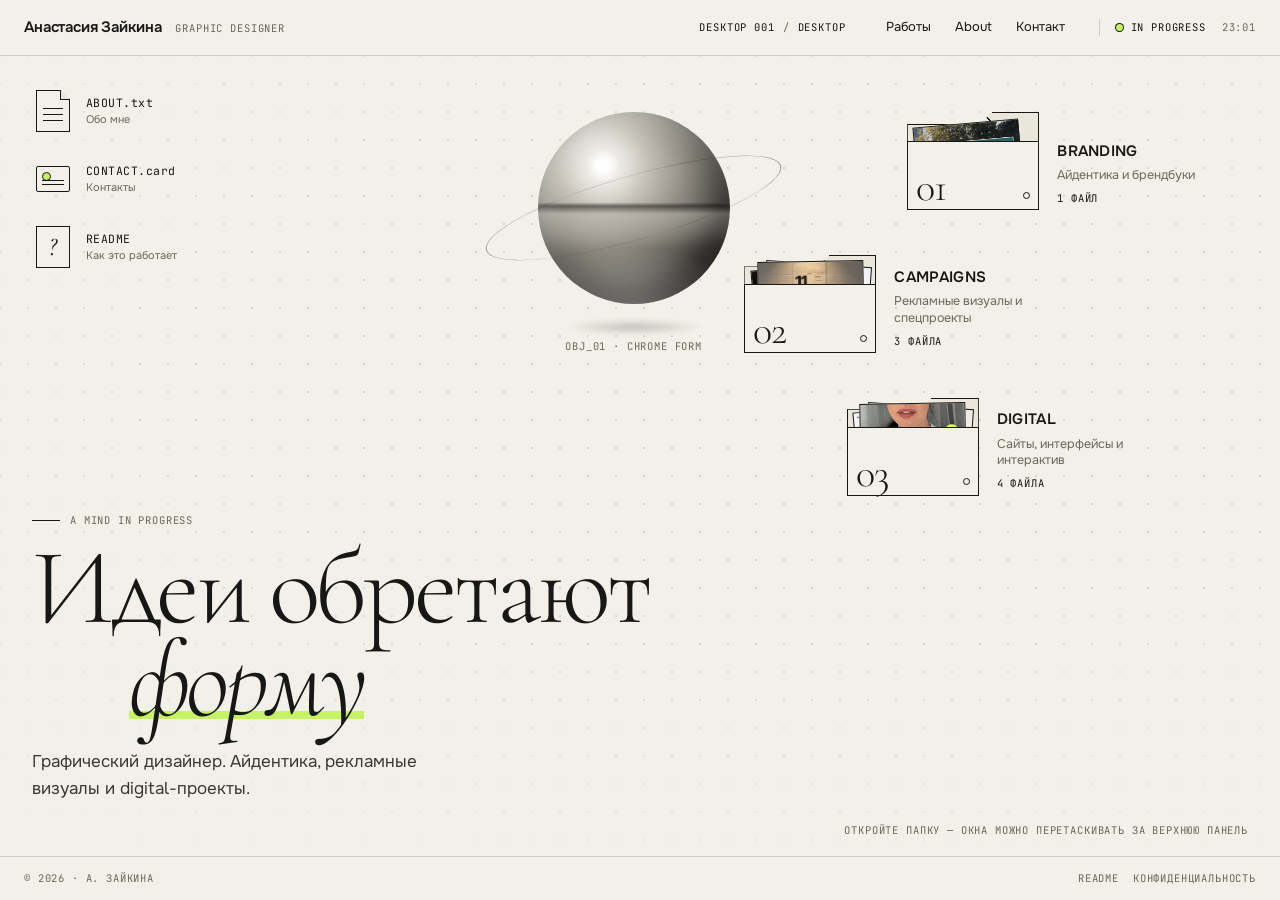
==== commit 91865756: "Новый кейс: HR Reels — прототип мобильного приложения Co-Authored-By: Claude Opus 5.5 <noreply@anthr" ====
--- a/index.html
+++ b/index.html
@@ -17,7 +17,7 @@
 <link rel="preconnect" href="https://fonts.googleapis.com">
 <link rel="preconnect" href="https://fonts.gstatic.com" crossorigin>
 <link rel="stylesheet" href="https://fonts.googleapis.com/css2?family=Cormorant+Garamond:ital,wght@0,300;0,400;0,500;1,300;1,400&family=Onest:wght@400;500;600&family=JetBrains+Mono:wght@400;500&display=swap">
-<link rel="stylesheet" href="css/site.css?v=3">
+<link rel="stylesheet" href="css/site.css?v=4">
 
 </head>
 <body>
@@ -104,7 +104,7 @@
 
 <noscript><p class="noscript">Для работы рабочего стола нужен JavaScript.</p></noscript>
 
-<script src="js/data.js?v=3"></script>
-<script src="js/app.js?v=3"></script>
+<script src="js/data.js?v=4"></script>
+<script src="js/app.js?v=4"></script>
 </body>
 </html>
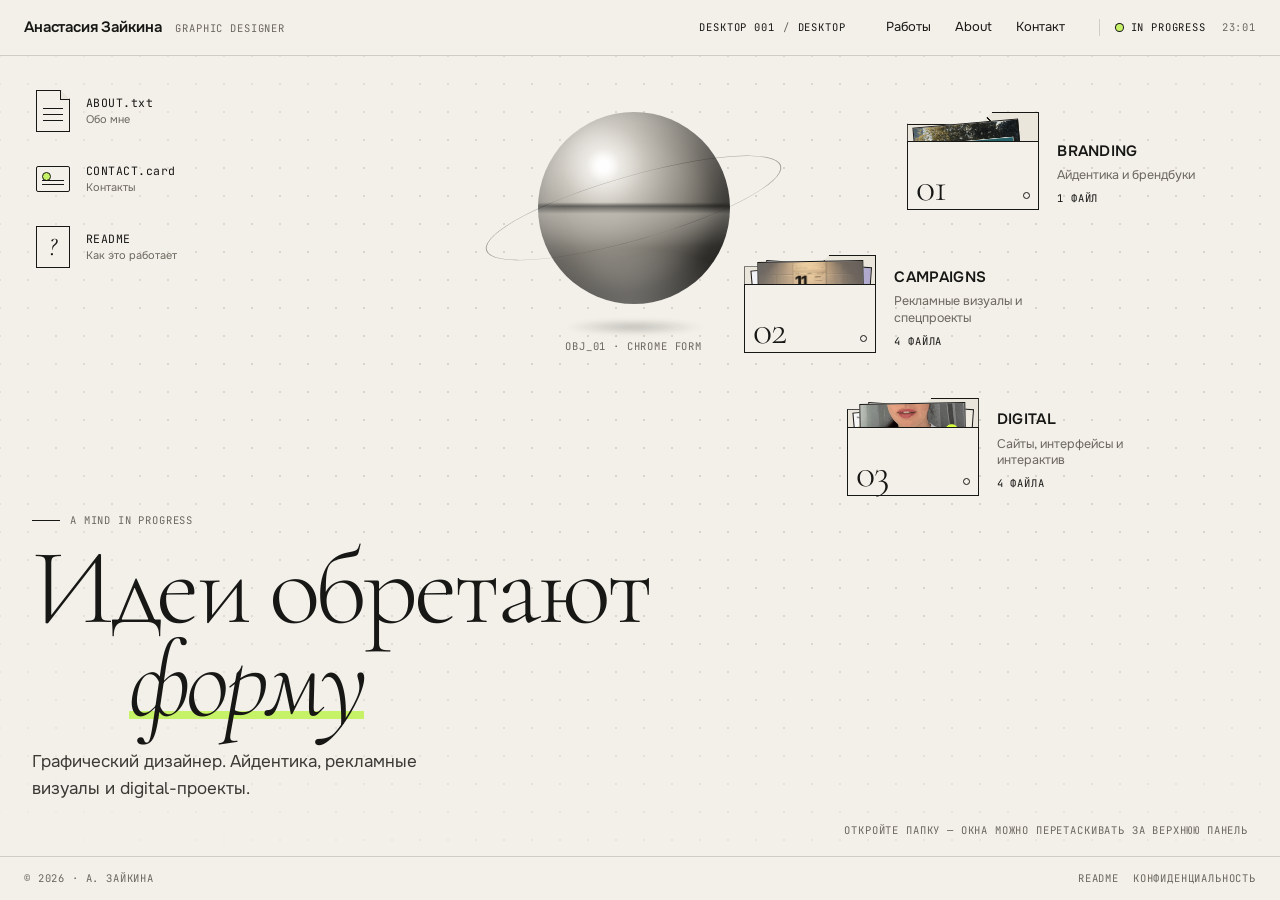
==== commit 56728efb: "Новый кейс: Золотое Яблоко — разработка адвент-календаря «Красота от А до Я» Co-Authored-By: Claude " ====
--- a/index.html
+++ b/index.html
@@ -104,7 +104,7 @@
 
 <noscript><p class="noscript">Для работы рабочего стола нужен JavaScript.</p></noscript>
 
-<script src="js/data.js?v=4"></script>
+<script src="js/data.js?v=5"></script>
 <script src="js/app.js?v=4"></script>
 </body>
 </html>
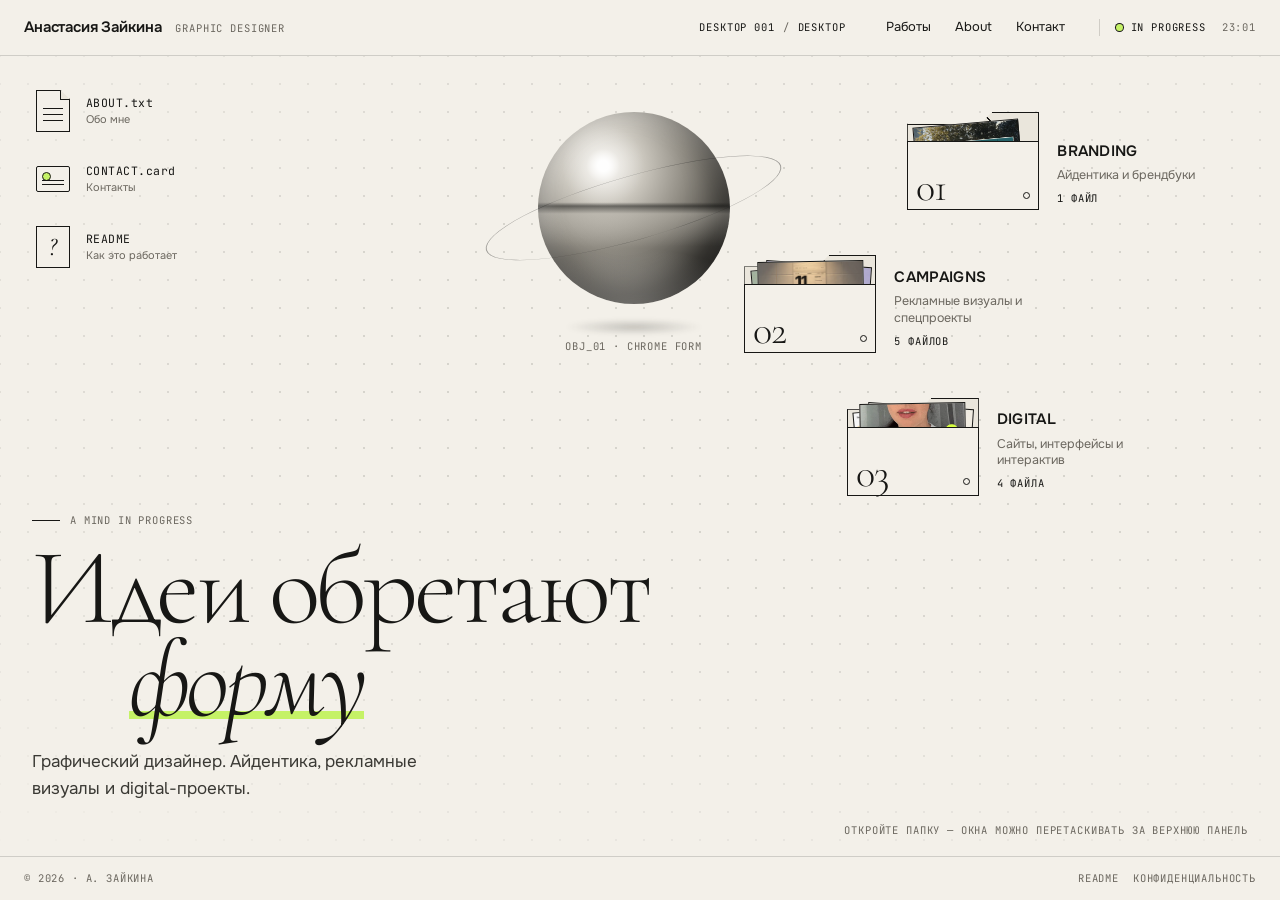
==== commit 6c59a515: "Новый кейс: ВкусВилл — новогодняя коллекция «Невозможные продукты» Co-Authored-By: Claude Opus 5.5 <" ====
--- a/index.html
+++ b/index.html
@@ -104,7 +104,7 @@
 
 <noscript><p class="noscript">Для работы рабочего стола нужен JavaScript.</p></noscript>
 
-<script src="js/data.js?v=5"></script>
+<script src="js/data.js?v=6"></script>
 <script src="js/app.js?v=4"></script>
 </body>
 </html>
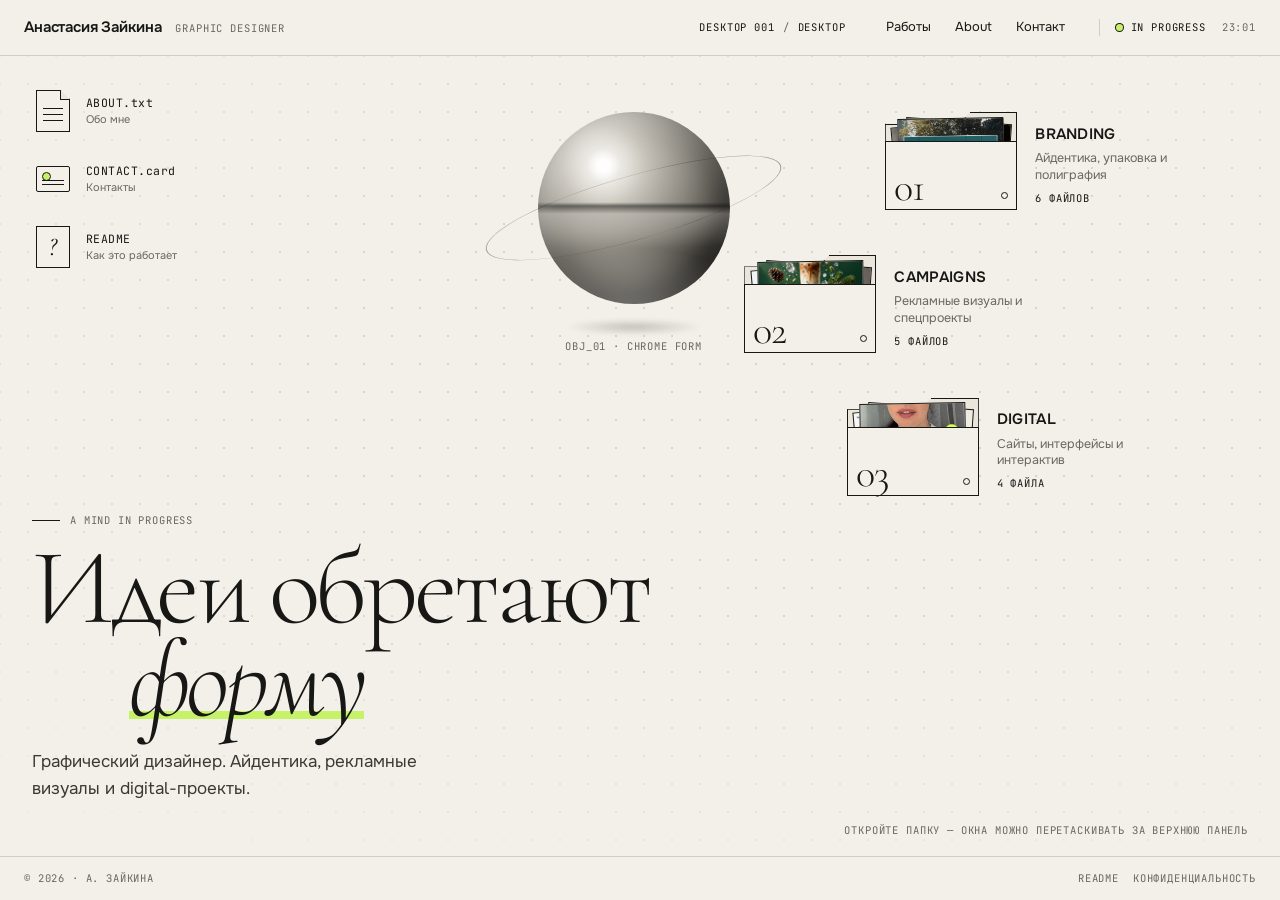
==== commit 2c1a06be: "Семь новых работ: Вишня, dutch «31 круг», 2 правды и 1 ложь, ВкусВилл, Ozon, Cofix, МамаОльга Co-Aut" ====
--- a/index.html
+++ b/index.html
@@ -17,7 +17,7 @@
 <link rel="preconnect" href="https://fonts.googleapis.com">
 <link rel="preconnect" href="https://fonts.gstatic.com" crossorigin>
 <link rel="stylesheet" href="https://fonts.googleapis.com/css2?family=Cormorant+Garamond:ital,wght@0,300;0,400;0,500;1,300;1,400&family=Onest:wght@400;500;600&family=JetBrains+Mono:wght@400;500&display=swap">
-<link rel="stylesheet" href="css/site.css?v=4">
+<link rel="stylesheet" href="css/site.css?v=5">
 
 </head>
 <body>
@@ -104,7 +104,7 @@
 
 <noscript><p class="noscript">Для работы рабочего стола нужен JavaScript.</p></noscript>
 
-<script src="js/data.js?v=6"></script>
-<script src="js/app.js?v=4"></script>
+<script src="js/data.js?v=5"></script>
+<script src="js/app.js?v=5"></script>
 </body>
 </html>
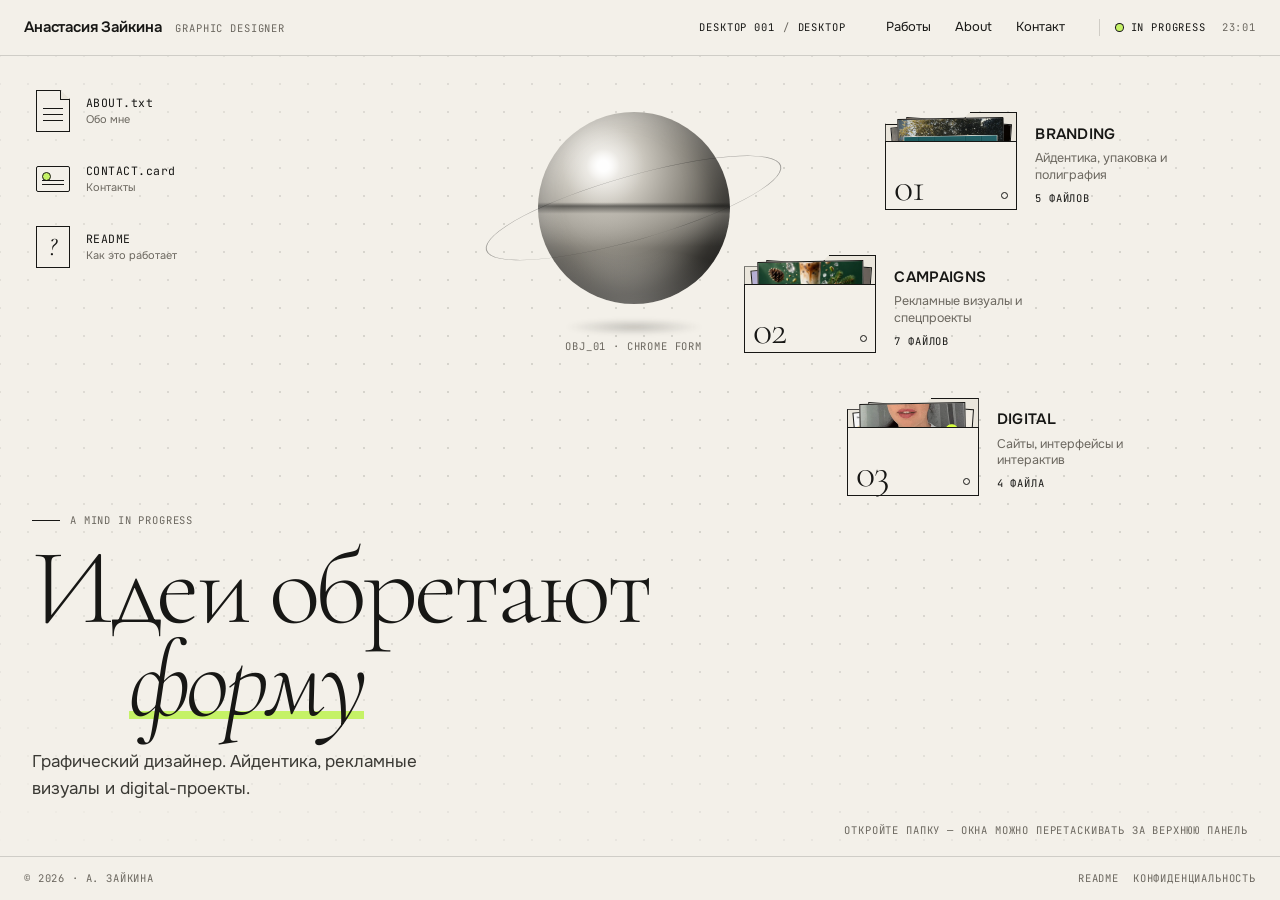
==== commit e37d165a: "Восстановлены кейсы Золотое Яблоко «Красота от А до Я» и ВкусВилл «Невозможные продукты»; убран дубл" ====
--- a/index.html
+++ b/index.html
@@ -17,7 +17,7 @@
 <link rel="preconnect" href="https://fonts.googleapis.com">
 <link rel="preconnect" href="https://fonts.gstatic.com" crossorigin>
 <link rel="stylesheet" href="https://fonts.googleapis.com/css2?family=Cormorant+Garamond:ital,wght@0,300;0,400;0,500;1,300;1,400&family=Onest:wght@400;500;600&family=JetBrains+Mono:wght@400;500&display=swap">
-<link rel="stylesheet" href="css/site.css?v=5">
+<link rel="stylesheet" href="css/site.css?v=7">
 
 </head>
 <body>
@@ -104,7 +104,7 @@
 
 <noscript><p class="noscript">Для работы рабочего стола нужен JavaScript.</p></noscript>
 
-<script src="js/data.js?v=5"></script>
-<script src="js/app.js?v=5"></script>
+<script src="js/data.js?v=7"></script>
+<script src="js/app.js?v=7"></script>
 </body>
 </html>
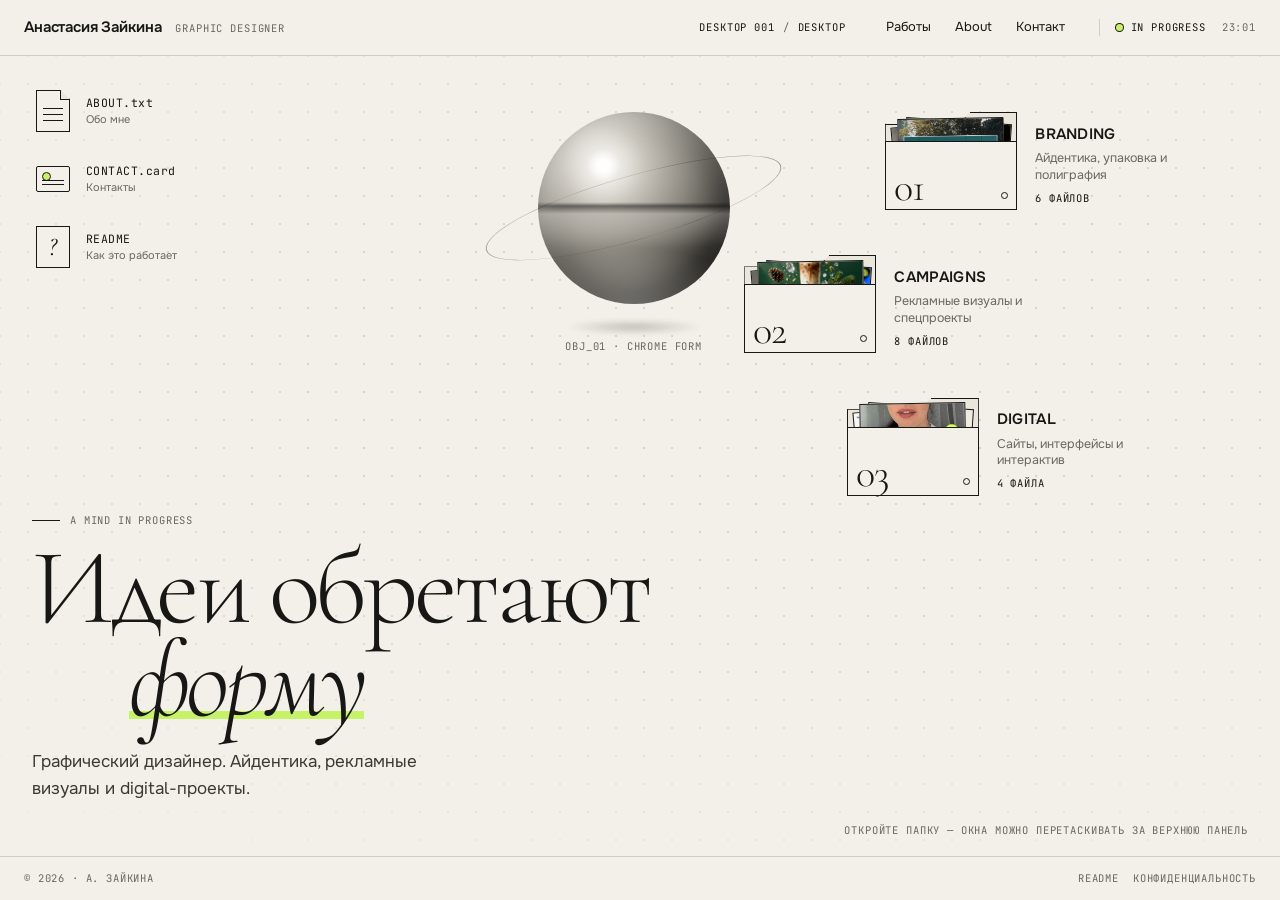
==== commit 45064d12: "Новые работы: Aviasales «Ёлочный рейс», Kaifa «Кайфмар» Co-Authored-By: Claude Opus 5.5 <noreply@ant" ====
--- a/index.html
+++ b/index.html
@@ -17,7 +17,7 @@
 <link rel="preconnect" href="https://fonts.googleapis.com">
 <link rel="preconnect" href="https://fonts.gstatic.com" crossorigin>
 <link rel="stylesheet" href="https://fonts.googleapis.com/css2?family=Cormorant+Garamond:ital,wght@0,300;0,400;0,500;1,300;1,400&family=Onest:wght@400;500;600&family=JetBrains+Mono:wght@400;500&display=swap">
-<link rel="stylesheet" href="css/site.css?v=7">
+<link rel="stylesheet" href="css/site.css?v=8">
 
 </head>
 <body>
@@ -104,7 +104,7 @@
 
 <noscript><p class="noscript">Для работы рабочего стола нужен JavaScript.</p></noscript>
 
-<script src="js/data.js?v=7"></script>
-<script src="js/app.js?v=7"></script>
+<script src="js/data.js?v=8"></script>
+<script src="js/app.js?v=8"></script>
 </body>
 </html>
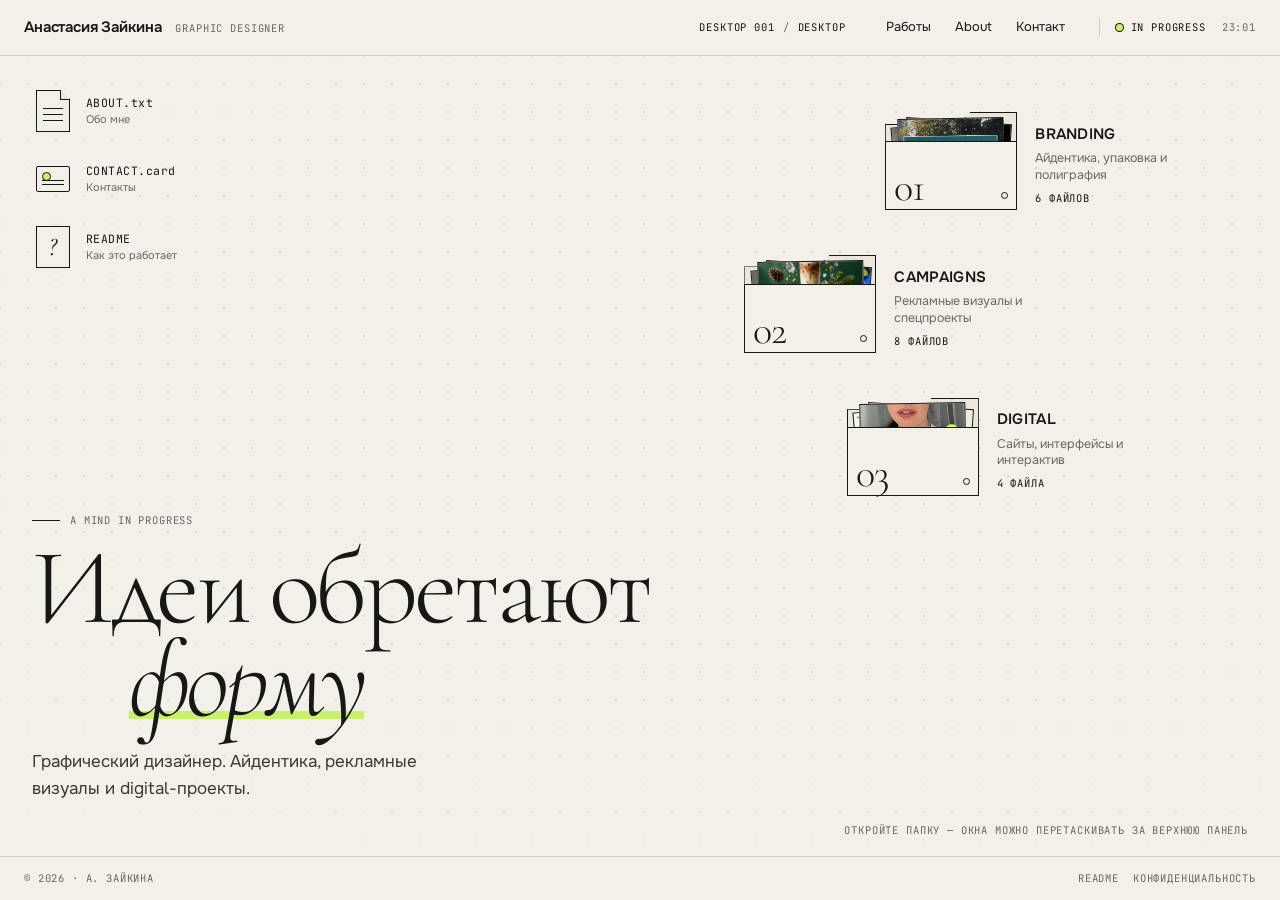
==== commit e2af4e37: "Убран шар с главного экрана; PDF-презентации в кейсах Новадерм и Ergo Co-Authored-By: Claude Haiku 5" ====
--- a/index.html
+++ b/index.html
@@ -17,7 +17,7 @@
 <link rel="preconnect" href="https://fonts.googleapis.com">
 <link rel="preconnect" href="https://fonts.gstatic.com" crossorigin>
 <link rel="stylesheet" href="https://fonts.googleapis.com/css2?family=Cormorant+Garamond:ital,wght@0,300;0,400;0,500;1,300;1,400&family=Onest:wght@400;500;600&family=JetBrains+Mono:wght@400;500&display=swap">
-<link rel="stylesheet" href="css/site.css?v=8">
+<link rel="stylesheet" href="css/site.css?v=9">
 
 </head>
 <body>
@@ -55,11 +55,6 @@
         <em class="hero__line hero__accent">форму</em>
       </h1>
       <p class="hero__lead intro-item" style="--i:2" id="hero-lead"></p>
-    </div>
-
-    <div class="orb-wrap intro-item" style="--i:2" aria-hidden="true">
-      <div class="orb" id="orb"><div class="orb__ring"></div></div>
-      <span class="mono orb__caption">OBJ_01 · CHROME FORM</span>
     </div>
 
     <div class="folders" id="folders" aria-label="Папки с работами"></div>
@@ -104,7 +99,7 @@
 
 <noscript><p class="noscript">Для работы рабочего стола нужен JavaScript.</p></noscript>
 
-<script src="js/data.js?v=8"></script>
-<script src="js/app.js?v=8"></script>
+<script src="js/data.js?v=9"></script>
+<script src="js/app.js?v=9"></script>
 </body>
 </html>
--- a/css/site.css
+++ b/css/site.css
@@ -140,28 +140,6 @@
 }
 .hero__lead { margin: 22px 0 0; max-width: 40ch; font-size: var(--t-lead); color: var(--ink-2); }
 
-/* Orb */
-.orb-wrap { position: absolute; left: 42%; top: 7%; width: clamp(150px, 15vw, 230px); aspect-ratio: 1; pointer-events: none; z-index: 1; }
-.orb {
-  --hx: 34%; --hy: 28%;
-  position: absolute; inset: 0; border-radius: 50%;
-  background:
-    radial-gradient(circle at var(--hx) var(--hy), rgba(255,255,255,.95) 0 3%, rgba(255,255,255,.35) 9%, transparent 22%),
-    radial-gradient(120% 60% at 50% 104%, rgba(243,240,233,.55), transparent 55%),
-    linear-gradient(180deg, transparent 47%, rgba(23,23,21,.55) 49%, rgba(183,179,170,.5) 53%, transparent 70%),
-    radial-gradient(circle at var(--hx) var(--hy), #f2efe8 0%, #c9c5bc 22%, #8d8980 45%, #45433e 70%, #1c1b19 92%);
-  box-shadow: inset -10px -14px 30px rgba(0,0,0,.35), inset 8px 10px 22px rgba(255,255,255,.25);
-  will-change: transform;
-}
-.orb::after { /* contact shadow */
-  content: ""; position: absolute; left: 14%; right: 14%; bottom: -16%; height: 8%;
-  background: radial-gradient(closest-side, rgba(23,23,21,.22), transparent); filter: blur(2px);
-}
-.orb__ring {
-  position: absolute; inset: -14% -30%; border: 1px solid var(--line-strong); border-radius: 50%;
-  transform: rotate(-16deg) scaleY(.26); opacity: .55;
-}
-.orb__caption { position: absolute; left: 50%; top: 100%; margin-top: 34px; transform: translateX(-50%); white-space: nowrap; color: var(--muted); }
 
 /* Folders */
 .folders {
@@ -485,16 +463,12 @@
 @keyframes wipe { from { transform: scaleX(0); } }
 @keyframes fade { from { opacity: 0; } }
 @keyframes float { 50% { transform: translate3d(0, -8px, 0); } }
-.orb-wrap .orb { animation: float 9s ease-in-out infinite; }
-body.is-paused .orb { animation-play-state: paused; }
 
 .mobile-bar { display: none; }
 
 /* ---------- Tablet ---------- */
 @media (max-width: 1100px) and (min-width: 761px) {
   .hero { width: 70vw; }
-  .orb-wrap { left: 40%; top: 4%; }
-  .orb__caption { display: none; }
   .folder__ru { display: none; }
 }
 
@@ -516,8 +490,6 @@
   .hero__title { font-size: clamp(54px, 17vw, 92px); }
   .hero__accent { padding-left: .5em; }
   .hero__accent::after { left: .5em; }
-  .orb-wrap { left: auto; right: var(--gut-r); top: 20px; width: 34vw; max-width: 160px; opacity: .9; z-index: 0; }
-  .orb__caption { display: none; }
   .folders { position: relative; right: auto; top: auto; order: 2; justify-items: stretch; gap: 0; border-top: 1px solid var(--ink); }
   .folders > :nth-child(n) { margin-right: 0; }
   .folder { grid-template-columns: 96px 1fr auto; align-items: center; gap: 16px; padding: 18px 0; border-bottom: 1px solid var(--line); border-radius: 0; }
